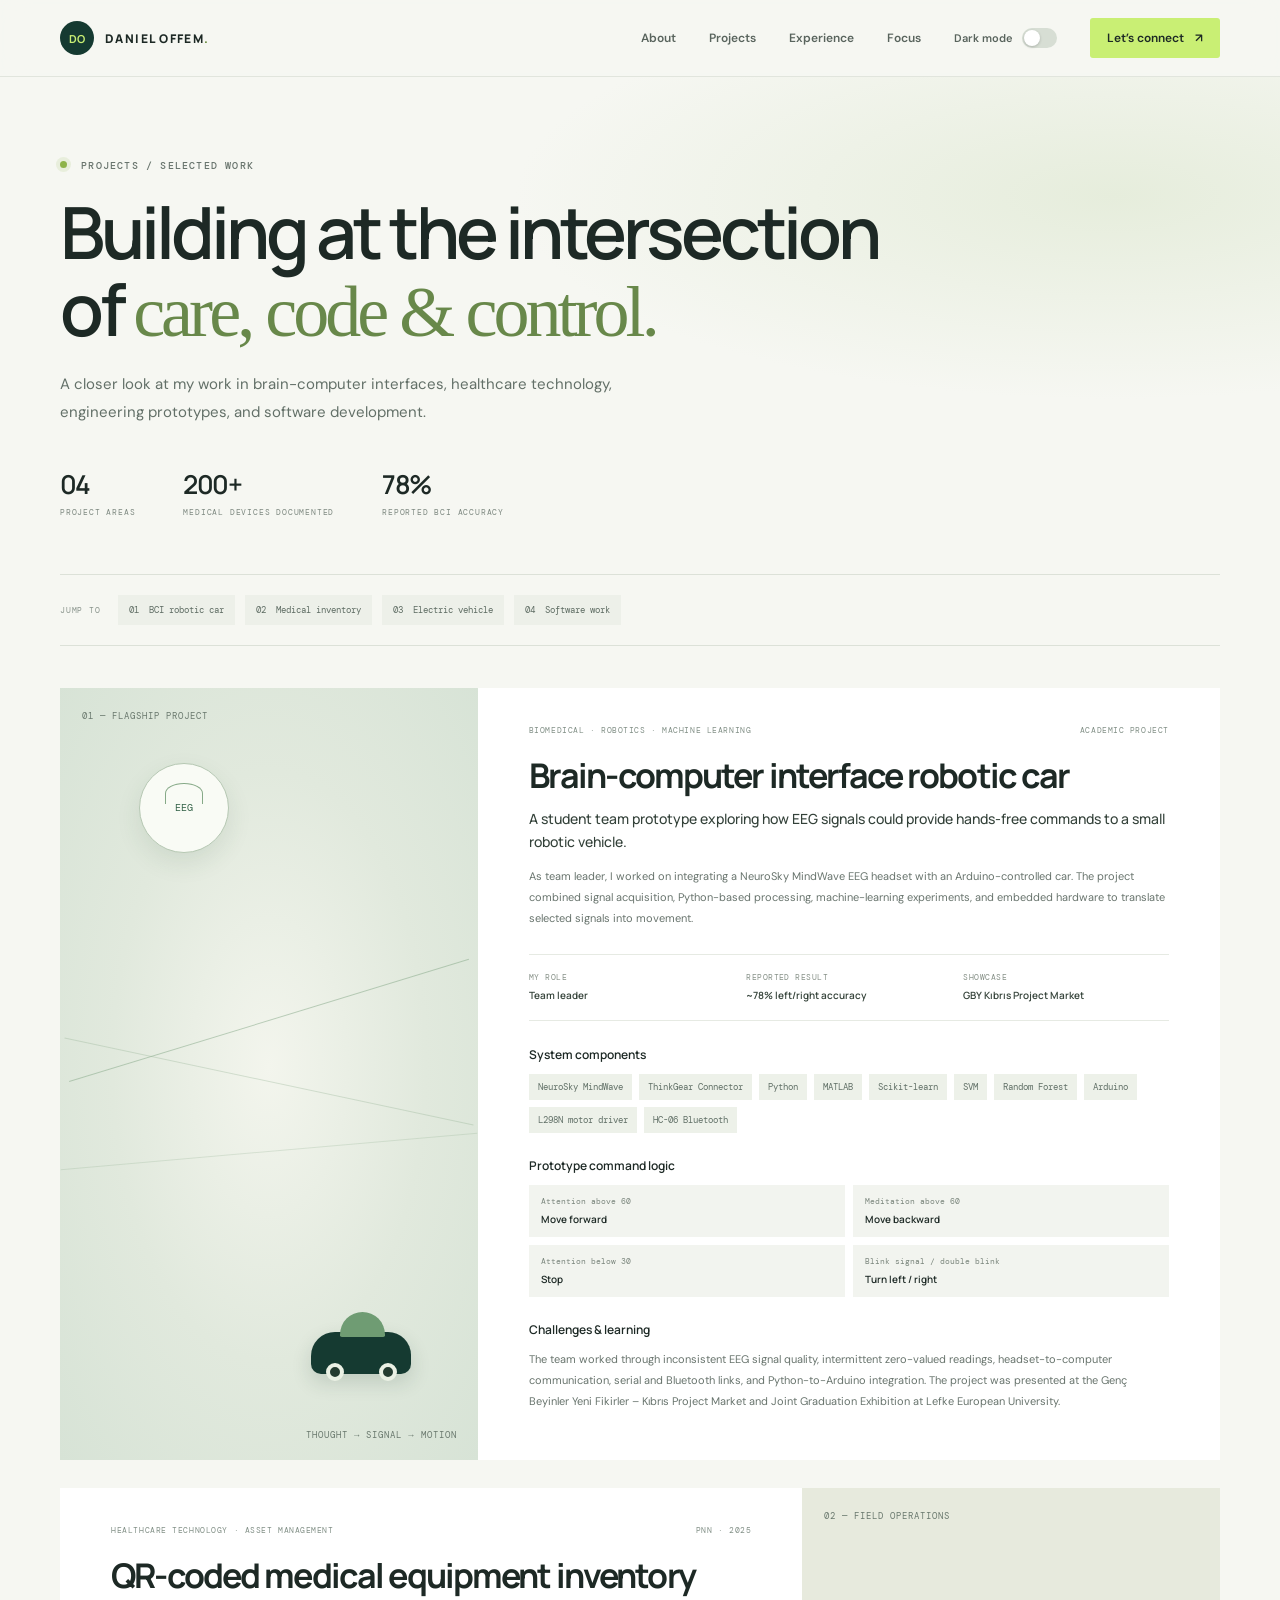
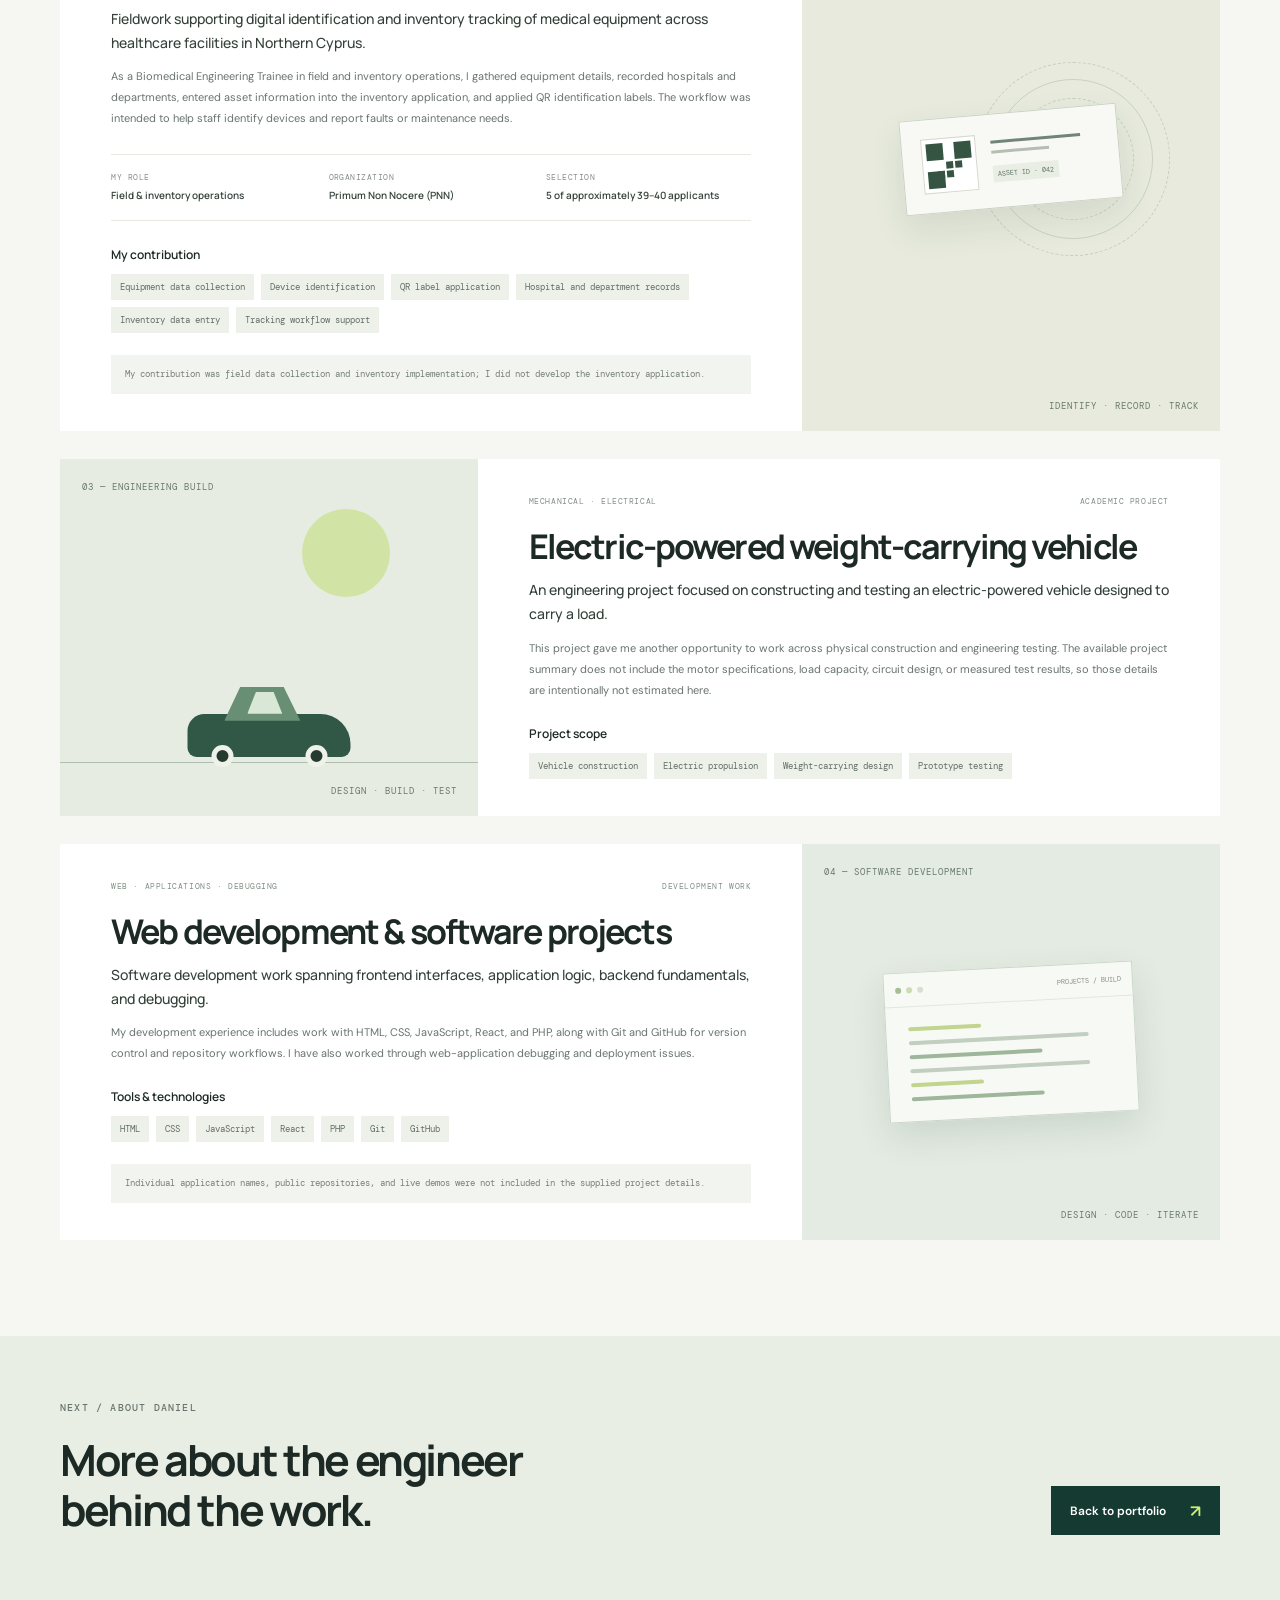
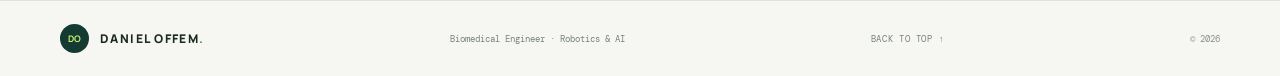
==== projects.html @ da41ec12 "My first commit" ====
<!doctype html>
<html lang="en">
  <head>
    <meta charset="utf-8" />
    <meta name="viewport" content="width=device-width, initial-scale=1" />
    <meta
      name="description"
      content="Project case studies by Daniel Offem across biomedical engineering, robotics, healthcare technology, and software."
    />
    <meta name="theme-color" content="#f6f7f2" />
    <title>Projects — Daniel Offem</title>
    <link rel="preconnect" href="https://fonts.googleapis.com" />
    <link rel="preconnect" href="https://fonts.gstatic.com" crossorigin />
    <link
      href="https://fonts.googleapis.com/css2?family=DM+Mono:wght@400;500&family=DM+Sans:wght@400;500;600;700&family=Manrope:wght@400;500;600;700;800&display=swap"
      rel="stylesheet"
    />
    <link rel="stylesheet" href="styles.css" />
    <script src="script.js" defer></script>
  </head>
  <body class="projects-page">
    <a class="skip-link" href="#main">Skip to content</a>
    <header class="site-header">
      <nav class="nav container" aria-label="Main navigation">
        <a class="brand" href="index.html#home" aria-label="Daniel Offem, home">
          <span class="brand-mark">DO</span>
          <span>DANIEL OFFEM<span class="brand-dot">.</span></span>
        </a>
        <button class="menu-toggle" type="button" aria-expanded="false" aria-controls="nav-links">
          <span class="sr-only">Toggle navigation</span>
          <span></span><span></span>
        </button>
        <div class="nav-links" id="nav-links">
          <a href="index.html#about">About</a>
          <a href="projects.html" aria-current="page">Projects</a>
          <a href="index.html#experience">Experience</a>
          <a href="index.html#focus">Focus</a>
          <button class="theme-toggle" type="button" role="switch" aria-checked="false" aria-label="Dark mode">
            <span class="theme-toggle-label">Dark mode</span>
            <span class="theme-toggle-track" aria-hidden="true"><span></span></span>
          </button>
          <a class="nav-cta" href="index.html#contact">Let’s connect <span aria-hidden="true">↗</span></a>
        </div>
      </nav>
    </header>

    <main id="main">
      <section class="projects-hero">
        <div class="container">
          <p class="eyebrow"><span class="status-dot"></span> PROJECTS / SELECTED WORK</p>
          <h1>Building at the intersection of <span>care, code &amp; control.</span></h1>
          <p class="projects-intro">
            A closer look at my work in brain-computer interfaces, healthcare technology,
            engineering prototypes, and software development.
          </p>
          <div class="projects-summary">
            <div><strong>04</strong><span>PROJECT AREAS</span></div>
            <div><strong>200+</strong><span>MEDICAL DEVICES DOCUMENTED</span></div>
            <div><strong>78%</strong><span>REPORTED BCI ACCURACY</span></div>
          </div>
        </div>
      </section>

      <nav class="project-toc container" aria-label="Projects on this page">
        <span>JUMP TO</span>
        <a href="#bci-project">01&nbsp; BCI robotic car</a>
        <a href="#inventory-project">02&nbsp; Medical inventory</a>
        <a href="#vehicle-project">03&nbsp; Electric vehicle</a>
        <a href="#software-project">04&nbsp; Software work</a>
      </nav>

      <section class="project-details-section">
        <div class="container project-detail-list">
          <article class="project-detail" id="bci-project">
            <div class="project-detail-art project-art bci-art">
              <span class="art-index">01 — FLAGSHIP PROJECT</span>
              <div class="signal-line signal-a"></div>
              <div class="signal-line signal-b"></div>
              <div class="signal-line signal-c"></div>
              <div class="bci-device"><span>EEG</span><i></i></div>
              <div class="bci-car"><span></span><span></span></div>
              <span class="art-caption">THOUGHT → SIGNAL → MOTION</span>
            </div>
            <div class="project-detail-content">
              <div class="project-meta"><span>BIOMEDICAL · ROBOTICS · MACHINE LEARNING</span><span>ACADEMIC PROJECT</span></div>
              <h2>Brain-computer interface robotic car</h2>
              <p class="project-lead">
                A student team prototype exploring how EEG signals could provide
                hands-free commands to a small robotic vehicle.
              </p>
              <p>
                As team leader, I worked on integrating a NeuroSky MindWave EEG headset
                with an Arduino-controlled car. The project combined signal acquisition,
                Python-based processing, machine-learning experiments, and embedded
                hardware to translate selected signals into movement.
              </p>
              <div class="project-facts">
                <div><span>MY ROLE</span><strong>Team leader</strong></div>
                <div><span>REPORTED RESULT</span><strong>~78% left/right accuracy</strong></div>
                <div><span>SHOWCASE</span><strong>GBY Kıbrıs Project Market</strong></div>
              </div>
              <div class="project-detail-block">
                <h3>System components</h3>
                <div class="project-tags">
                  <span>NeuroSky MindWave</span><span>ThinkGear Connector</span>
                  <span>Python</span><span>MATLAB</span><span>Scikit-learn</span>
                  <span>SVM</span><span>Random Forest</span><span>Arduino</span>
                  <span>L298N motor driver</span><span>HC-06 Bluetooth</span>
                </div>
              </div>
              <div class="project-detail-block">
                <h3>Prototype command logic</h3>
                <div class="command-grid">
                  <div><span>Attention above 60</span><strong>Move forward</strong></div>
                  <div><span>Meditation above 60</span><strong>Move backward</strong></div>
                  <div><span>Attention below 30</span><strong>Stop</strong></div>
                  <div><span>Blink signal / double blink</span><strong>Turn left / right</strong></div>
                </div>
              </div>
              <div class="project-detail-block">
                <h3>Challenges &amp; learning</h3>
                <p>
                  The team worked through inconsistent EEG signal quality, intermittent
                  zero-valued readings, headset-to-computer communication, serial and
                  Bluetooth links, and Python-to-Arduino integration. The project was
                  presented at the Genç Beyinler Yeni Fikirler – Kıbrıs Project Market
                  and Joint Graduation Exhibition at Lefke European University.
                </p>
              </div>
            </div>
          </article>

          <article class="project-detail" id="inventory-project">
            <div class="project-detail-art project-art inventory-art">
              <span class="art-index">02 — FIELD OPERATIONS</span>
              <div class="inventory-device">
                <div class="qr-code" aria-hidden="true"><i></i><i></i><i></i><b></b></div>
                <div><span class="device-line"></span><span class="device-line short"></span><span class="device-pill">ASSET ID · 042</span></div>
              </div>
              <div class="scan-ring"></div>
              <span class="art-caption">IDENTIFY · RECORD · TRACK</span>
            </div>
            <div class="project-detail-content">
              <div class="project-meta"><span>HEALTHCARE TECHNOLOGY · ASSET MANAGEMENT</span><span>PNN · 2025</span></div>
              <h2>QR-coded medical equipment inventory</h2>
              <p class="project-lead">
                Fieldwork supporting digital identification and inventory tracking of
                medical equipment across healthcare facilities in Northern Cyprus.
              </p>
              <p>
                As a Biomedical Engineering Trainee in field and inventory operations,
                I gathered equipment details, recorded hospitals and departments,
                entered asset information into the inventory application, and applied
                QR identification labels. The workflow was intended to help staff
                identify devices and report faults or maintenance needs.
              </p>
              <div class="project-facts">
                <div><span>MY ROLE</span><strong>Field &amp; inventory operations</strong></div>
                <div><span>ORGANIZATION</span><strong>Primum Non Nocere (PNN)</strong></div>
                <div><span>SELECTION</span><strong>5 of approximately 39–40 applicants</strong></div>
              </div>
              <div class="project-detail-block">
                <h3>My contribution</h3>
                <div class="project-tags">
                  <span>Equipment data collection</span><span>Device identification</span>
                  <span>QR label application</span><span>Hospital and department records</span>
                  <span>Inventory data entry</span><span>Tracking workflow support</span>
                </div>
              </div>
              <p class="project-caveat">
                My contribution was field data collection and inventory implementation;
                I did not develop the inventory application.
              </p>
            </div>
          </article>

          <article class="project-detail" id="vehicle-project">
            <div class="project-detail-art project-art vehicle-art">
              <span class="art-index">03 — ENGINEERING BUILD</span>
              <div class="vehicle-sun"></div>
              <div class="vehicle-track"></div>
              <div class="vehicle">
                <span class="vehicle-cabin"></span><span class="wheel wheel-one"></span><span class="wheel wheel-two"></span>
              </div>
              <span class="art-caption">DESIGN · BUILD · TEST</span>
            </div>
            <div class="project-detail-content">
              <div class="project-meta"><span>MECHANICAL · ELECTRICAL</span><span>ACADEMIC PROJECT</span></div>
              <h2>Electric-powered weight-carrying vehicle</h2>
              <p class="project-lead">
                An engineering project focused on constructing and testing an
                electric-powered vehicle designed to carry a load.
              </p>
              <p>
                This project gave me another opportunity to work across physical
                construction and engineering testing. The available project summary
                does not include the motor specifications, load capacity, circuit
                design, or measured test results, so those details are intentionally
                not estimated here.
              </p>
              <div class="project-detail-block">
                <h3>Project scope</h3>
                <div class="project-tags">
                  <span>Vehicle construction</span><span>Electric propulsion</span>
                  <span>Weight-carrying design</span><span>Prototype testing</span>
                </div>
              </div>
            </div>
          </article>

          <article class="project-detail" id="software-project">
            <div class="project-detail-art project-art software-art">
              <span class="art-index">04 — SOFTWARE DEVELOPMENT</span>
              <div class="code-window">
                <div class="code-window-top"><i></i><i></i><i></i><span>PROJECTS / BUILD</span></div>
                <div class="code-lines" aria-hidden="true">
                  <span class="code-line line-short"></span><span class="code-line line-long"></span>
                  <span class="code-line line-medium"></span><span class="code-line line-long"></span>
                  <span class="code-line line-short"></span><span class="code-line line-medium"></span>
                </div>
              </div>
              <span class="art-caption">DESIGN · CODE · ITERATE</span>
            </div>
            <div class="project-detail-content">
              <div class="project-meta"><span>WEB · APPLICATIONS · DEBUGGING</span><span>DEVELOPMENT WORK</span></div>
              <h2>Web development &amp; software projects</h2>
              <p class="project-lead">
                Software development work spanning frontend interfaces, application
                logic, backend fundamentals, and debugging.
              </p>
              <p>
                My development experience includes work with HTML, CSS, JavaScript,
                React, and PHP, along with Git and GitHub for version control and
                repository workflows. I have also worked through web-application
                debugging and deployment issues.
              </p>
              <div class="project-detail-block">
                <h3>Tools &amp; technologies</h3>
                <div class="project-tags">
                  <span>HTML</span><span>CSS</span><span>JavaScript</span>
                  <span>React</span><span>PHP</span><span>Git</span><span>GitHub</span>
                </div>
              </div>
              <p class="project-caveat">
                Individual application names, public repositories, and live demos were
                not included in the supplied project details.
              </p>
            </div>
          </article>
        </div>
      </section>

      <section class="project-cta">
        <div class="container project-cta-inner">
          <div>
            <p class="eyebrow">NEXT / ABOUT DANIEL</p>
            <h2>More about the engineer behind the work.</h2>
          </div>
          <a class="button button-dark" href="index.html#about">Back to portfolio <span aria-hidden="true">↗</span></a>
        </div>
      </section>
    </main>

    <footer class="site-footer">
      <div class="container footer-inner">
        <a class="brand footer-brand" href="index.html#home"><span class="brand-mark">DO</span><span>DANIEL OFFEM<span class="brand-dot">.</span></span></a>
        <span>Biomedical Engineer · Robotics &amp; AI</span>
        <a href="#main">BACK TO TOP ↑</a>
        <span class="copyright">© <span id="year">2026</span></span>
      </div>
    </footer>
  </body>
</html>
---- styles.css ----
:root {
  color-scheme: light;
  --paper: #f6f7f2;
  --paper-2: #eef0e9;
  --ink: #1d2925;
  --muted: #68736d;
  --line: #dce1d8;
  --green: #c9ef74;
  --deep-green: #153a31;
  --serif: Georgia, "Times New Roman", serif;
  --sans: "DM Sans", "Segoe UI", sans-serif;
  --display: "Manrope", "DM Sans", sans-serif;
}

* { box-sizing: border-box; }
html { scroll-behavior: smooth; scroll-padding-top: 88px; }
body { margin: 0; background: var(--paper); color: var(--ink); font-family: var(--sans); -webkit-font-smoothing: antialiased; }
a { color: inherit; text-decoration: none; }
button { font: inherit; }
.container { width: min(1160px, calc(100% - 64px)); margin: 0 auto; }
.section { padding: 112px 0; }
.sr-only, .skip-link:not(:focus) { position: absolute; width: 1px; height: 1px; padding: 0; margin: -1px; overflow: hidden; clip: rect(0, 0, 0, 0); white-space: nowrap; border: 0; }
.skip-link:focus { position: fixed; top: 12px; left: 12px; z-index: 20; padding: 12px 18px; background: var(--green); color: var(--ink); }
.site-header { position: sticky; top: 0; z-index: 10; background: rgba(246, 247, 242, .91); border-bottom: 1px solid rgba(220, 225, 216, .78); backdrop-filter: blur(14px); }
.nav { height: 76px; display: flex; align-items: center; justify-content: space-between; }
.brand { display: inline-flex; align-items: center; gap: 11px; font: 800 12px var(--display); letter-spacing: .12em; }
.brand-mark { width: 34px; height: 34px; display: grid; place-items: center; background: var(--deep-green); color: var(--green); border-radius: 50%; font: 700 11px var(--display); letter-spacing: -.04em; }
.brand-dot { color: #638735; }
.nav-links { display: flex; align-items: center; gap: 33px; color: #59645d; font-size: 12px; font-weight: 600; }
.nav-links > a:not(.nav-cta):hover, .text-link:hover { color: #668b36; }
.nav-cta { padding: 12px 17px; color: var(--ink); background: var(--green); border-radius: 3px; }
.nav-cta span { padding-left: 8px; }
.menu-toggle { display: none; }

.hero { position: relative; min-height: 662px; padding: 92px 0 24px; overflow: hidden; }
.hero-grid { display: grid; grid-template-columns: 1fr .93fr; align-items: center; gap: 54px; }
.eyebrow { margin: 0 0 21px; color: #68746d; font: 500 10px "DM Mono", monospace; letter-spacing: .12em; }
.status-dot, .pulse { display: inline-block; width: 7px; height: 7px; margin-right: 7px; border-radius: 50%; background: #8eb34a; vertical-align: 1px; box-shadow: 0 0 0 4px rgba(142, 179, 74, .13); }
h1, h2, h3, p { margin-top: 0; }
h1, h2 { font-family: var(--display); letter-spacing: -.055em; }
h1 { max-width: 650px; margin-bottom: 23px; font-size: clamp(47px, 5.6vw, 72px); line-height: 1.07; font-weight: 600; }
h1 span, h2 em { color: #68884a; font-family: var(--serif); font-weight: 400; }
.hero-lede { max-width: 505px; margin-bottom: 29px; color: #5b6860; font-size: 16px; line-height: 1.8; }
.hero-actions { display: flex; align-items: center; gap: 26px; }
.button { display: inline-flex; align-items: center; gap: 24px; min-height: 49px; padding: 0 19px; font-size: 12px; font-weight: 600; }
.button-dark { background: var(--deep-green); color: white; }
.button-dark span { color: var(--green); font-size: 17px; }
.text-link { color: #44524b; font-size: 12px; font-weight: 600; }
.text-link span { margin-left: 6px; }
.hero-meta { display: flex; flex-wrap: wrap; gap: 24px; margin-top: 54px; color: #7b847e; font: 10px "DM Mono", monospace; letter-spacing: .035em; }
.meta-line { display: inline-block; width: 18px; margin-right: 5px; border-top: 1px solid #8a9a8f; vertical-align: middle; }
.hero-visual { position: relative; height: 440px; isolation: isolate; display: grid; place-items: center; overflow: hidden; background: #e9eee4; border-radius: 48% 48% 3px 3px; }
.visual-grid { position: absolute; inset: 0; z-index: -1; opacity: .43; background-image: linear-gradient(rgba(36, 73, 58, .08) 1px, transparent 1px), linear-gradient(90deg, rgba(36, 73, 58, .08) 1px, transparent 1px); background-size: 32px 32px; mask-image: linear-gradient(to bottom, transparent, black 25%, black 70%, transparent); }
.visual-orbit { position: absolute; border: 1px solid rgba(70, 108, 81, .2); border-radius: 50%; }
.orbit-one { width: 315px; height: 315px; }
.orbit-two { width: 225px; height: 225px; border-style: dashed; animation: rotate 55s linear infinite; }
.visual-center { z-index: 1; width: 137px; height: 137px; display: grid; place-items: center; background: var(--deep-green); border-radius: 50%; box-shadow: 0 14px 44px rgba(31, 68, 51, .22); }
.visual-center svg { width: 100px; fill: none; stroke: var(--green); stroke-width: 2; stroke-linecap: round; stroke-linejoin: round; }
.visual-center svg circle { stroke: rgba(201, 239, 116, .42); }
.visual-label { position: absolute; color: #708075; font: 9px "DM Mono", monospace; letter-spacing: .12em; }
.label-top { top: 44px; left: 50%; transform: translateX(-50%); white-space: nowrap; }
.label-bottom { bottom: 28px; left: 50%; transform: translateX(-50%); white-space: nowrap; }
.pulse { width: 6px; height: 6px; margin-right: 8px; }
.visual-node { position: absolute; display: flex; align-items: center; gap: 8px; padding: 9px 11px; background: rgba(250, 251, 247, .92); border: 1px solid rgba(205, 215, 203, .85); box-shadow: 0 8px 18px rgba(38, 63, 49, .07); color: #53645a; font: 8px "DM Mono", monospace; letter-spacing: .04em; }
.node-icon { display: grid; place-items: center; min-width: 22px; height: 22px; background: #e9f2da; color: #3c6348; font: 500 12px var(--sans); }
.node-bci { top: 117px; left: 22px; }
.node-care { top: 172px; right: 12px; }
.node-code { bottom: 98px; left: 25px; }
.hero-bottom { display: flex; justify-content: space-between; margin-top: 42px; color: #89918a; font: 9px "DM Mono", monospace; letter-spacing: .1em; }
.hero-bottom a { color: #647169; }
.hero-bottom a span { padding-left: 8px; font-size: 13px; }
@keyframes rotate { to { transform: rotate(360deg); } }

.proof-strip { background: #e9eee5; border-top: 1px solid #e1e6dd; border-bottom: 1px solid #e1e6dd; }
.proof-grid { min-height: 112px; display: grid; grid-template-columns: repeat(4, 1fr); align-items: center; }
.proof-item { display: flex; align-items: center; gap: 12px; min-height: 50px; padding: 0 26px; border-right: 1px solid #d5ded2; }
.proof-item:first-child { padding-left: 0; }
.proof-item:last-child { padding-right: 0; border-right: 0; }
.proof-item strong { white-space: nowrap; font: 600 30px var(--display); letter-spacing: -.07em; }
.proof-item strong span { color: #708d55; font-size: 17px; }
.proof-item > span { max-width: 125px; color: #6a756d; font-size: 10px; line-height: 1.55; }

.two-column { display: grid; grid-template-columns: .9fr 1.1fr; gap: 100px; }
.section-intro h2, .section-heading h2, .capabilities-section h2, .contact-inner h2 { margin: 0; font-size: clamp(36px, 4vw, 51px); line-height: 1.15; font-weight: 600; }
.about-portrait { max-width: 350px; margin: 30px 0 0; }
.about-portrait img { display: block; width: 100%; height: auto; aspect-ratio: 3 / 4; object-fit: cover; object-position: center 42%; border-radius: 3px; }
.about-portrait figcaption { margin-top: 10px; color: #78827b; font: 9px "DM Mono", monospace; letter-spacing: .06em; }
.about-copy { padding-top: 35px; }
.about-copy > p { color: #657069; font-size: 14px; line-height: 1.9; }
.about-copy .large-copy { color: #283730; font: 400 21px/1.6 var(--display); letter-spacing: -.025em; }
.education-card { display: flex; align-items: center; gap: 15px; margin-top: 30px; padding: 19px; background: #edf0e9; }
.education-icon { display: grid; place-items: center; width: 39px; height: 39px; border-radius: 50%; background: var(--deep-green); color: var(--green); font-size: 18px; }
.education-card > div:nth-child(2) { display: grid; gap: 4px; }
.card-kicker { color: #77827a; font: 9px "DM Mono", monospace; letter-spacing: .09em; }
.education-card strong { font: 600 13px var(--display); }
.education-card > div > span:last-child, .education-location { color: #78827b; font-size: 10px; }
.education-location { margin-left: auto; white-space: nowrap; }

.work-section { background: #edf0e9; }
.section-heading { display: flex; justify-content: space-between; align-items: end; gap: 40px; margin-bottom: 49px; }
.section-heading h2 { max-width: 620px; }
.section-note { max-width: 280px; margin: 0 0 5px; color: #707a73; font-size: 12px; line-height: 1.8; }
.project-grid { display: grid; grid-template-columns: repeat(2, 1fr); gap: 24px; align-items: start; }
.project-card { background: var(--paper); }
.project-featured { grid-column: span 2; display: grid; grid-template-columns: 1.05fr .95fr; }
.project-art { position: relative; min-height: 225px; display: flex; overflow: hidden; align-items: center; justify-content: center; background: #dfe8db; }
.project-featured .project-art { min-height: 345px; }
.art-index, .art-caption { position: absolute; z-index: 2; color: #69786d; font: 9px "DM Mono", monospace; letter-spacing: .11em; }
.art-index { top: 22px; left: 22px; }
.art-caption { right: 21px; bottom: 19px; }
.bci-art { background: radial-gradient(ellipse at 50% 49%, #f3f5ed 0, #e1e9dd 53%, #d7e3d6 100%); }
.signal-line { position: absolute; left: 0; right: 0; height: 1px; background: #8bac8d; opacity: .55; transform: rotate(-17deg); }
.signal-a { top: 43%; }.signal-b { top: 51%; transform: rotate(12deg); opacity: .32; }.signal-c { top: 60%; transform: rotate(-5deg); opacity: .25; }
.bci-device { position: absolute; top: 75px; left: 19%; z-index: 1; width: 90px; height: 90px; display: grid; place-items: center; color: #356349; background: #f9fbf5; border: 1px solid #b6c8b3; border-radius: 50%; font: 10px "DM Mono", monospace; box-shadow: 0 10px 24px rgba(42, 75, 53, .1); }
.bci-device i { position: absolute; top: 19px; width: 38px; height: 21px; border: 1px solid #86a987; border-bottom: 0; border-radius: 50% 50% 0 0; }
.bci-car { position: absolute; right: 16%; bottom: 86px; width: 100px; height: 42px; border-radius: 24px 23px 10px 10px; background: var(--deep-green); box-shadow: 0 8px 20px rgba(25, 55, 42, .16); }
.bci-car:before { content: ""; position: absolute; left: 29px; top: -20px; width: 45px; height: 25px; border-radius: 25px 25px 2px 2px; background: #6f9c73; }
.bci-car span { position: absolute; bottom: -7px; left: 15px; width: 18px; height: 18px; border: 4px solid #eaf0e4; background: #243b30; border-radius: 50%; }
.bci-car span + span { left: 68px; }
.inventory-art { background: #e7eadd; }
.inventory-device { z-index: 1; width: 218px; padding: 19px; display: flex; gap: 15px; align-items: center; background: #f8f9f4; border: 1px solid #c9d2c4; box-shadow: 0 15px 34px rgba(42, 71, 48, .1); transform: rotate(-5deg); }
.qr-code { width: 55px; height: 55px; flex: 0 0 auto; display: grid; grid-template-columns: repeat(5, 1fr); grid-template-rows: repeat(5, 1fr); gap: 2px; background: white; padding: 4px; border: 1px solid #d4dacf; }
.qr-code i, .qr-code b { display: block; background: #355542; }
.qr-code i:nth-child(1) { grid-area: 1 / 1 / 3 / 3; outline: 2px solid #355542; outline-offset: -4px; }.qr-code i:nth-child(2) { grid-area: 1 / 4 / 3 / 6; outline: 2px solid #355542; outline-offset: -4px; }.qr-code i:nth-child(3) { grid-area: 4 / 1 / 6 / 3; outline: 2px solid #355542; outline-offset: -4px; }.qr-code b { grid-area: 3 / 3; box-shadow: 9px 0 #355542, 0 9px #355542, -9px 9px #355542; }
.device-line { display: block; width: 90px; margin-bottom: 7px; border-top: 3px solid #718477; }
.device-line.short { width: 58px; border-color: #b4beb2; }
.device-pill { display: inline-block; margin-top: 5px; padding: 4px 5px; background: #e9eee5; color: #637368; font: 7px "DM Mono", monospace; }
.scan-ring { position: absolute; right: 16%; width: 160px; height: 160px; border: 1px solid rgba(93, 128, 90, .22); border-radius: 50%; }
.scan-ring:before, .scan-ring:after { content: ""; position: absolute; inset: 18px; border: 1px dashed rgba(93, 128, 90, .25); border-radius: 50%; }
.scan-ring:after { inset: -18px; }
.vehicle-art { background: #e6ece2; }
.vehicle-sun { position: absolute; top: 50px; right: 21%; width: 88px; height: 88px; border-radius: 50%; background: #d1e4a5; }
.vehicle-track { position: absolute; right: 0; bottom: 53px; left: 0; border-top: 1px solid #aebdae; }
.vehicle { position: absolute; z-index: 1; left: 50%; bottom: 59px; width: 163px; height: 43px; border-radius: 17px 30px 9px 9px; background: #315746; transform: translateX(-50%); }
.vehicle:before { content: ""; position: absolute; left: 37px; top: -27px; width: 76px; height: 34px; background: #688f74; clip-path: polygon(21% 0, 78% 0, 100% 100%, 0 100%); }
.vehicle-cabin { position: absolute; z-index: 1; left: 60px; top: -22px; width: 35px; height: 22px; background: #d9e7d6; clip-path: polygon(25% 0, 75% 0, 100% 100%, 0 100%); }
.wheel { position: absolute; bottom: -10px; left: 24px; width: 22px; height: 22px; border: 5px solid #eff2e9; border-radius: 50%; background: #263b30; }
.wheel-two { left: auto; right: 23px; }
.project-content { padding: 24px 25px 22px; }
.project-featured .project-content { padding: 37px 36px 29px; }
.project-meta { display: flex; justify-content: space-between; gap: 10px; color: #829087; font: 8px "DM Mono", monospace; letter-spacing: .07em; }
.project-content h3 { margin: 16px 0 11px; font: 600 19px/1.3 var(--display); letter-spacing: -.035em; }
.project-featured .project-content h3 { max-width: 370px; font-size: 26px; }
.project-content > p { min-height: 66px; margin-bottom: 17px; color: #69756e; font-size: 11px; line-height: 1.8; }
.project-featured .project-content > p { max-width: 410px; font-size: 12px; }
.project-tags, .experience-chips, .skill-tags, .focus-tags { display: flex; flex-wrap: wrap; gap: 7px; }
.project-tags span, .experience-chips span, .skill-tags span, .focus-tags span { padding: 7px 9px; background: #eef1e9; color: #617067; font: 9px "DM Mono", monospace; }
.project-foot { display: flex; justify-content: space-between; margin-top: 23px; padding-top: 13px; border-top: 1px solid #e5e9e1; color: #728078; font-size: 9px; }
.project-foot span + span { color: #52743e; font-size: 15px; }

.experience-section { background: var(--paper); }
.timeline { margin-top: 55px; }
.timeline-item { display: grid; grid-template-columns: 130px 30px 1fr; gap: 22px; padding-bottom: 34px; }
.timeline-date { padding-top: 4px; color: #819087; font: 9px "DM Mono", monospace; letter-spacing: .04em; }
.timeline-marker { position: relative; display: flex; justify-content: center; }
.timeline-marker:before { position: absolute; top: 0; bottom: -34px; width: 1px; content: ""; background: #dce3d8; }
.timeline-item:last-child .timeline-marker:before { display: none; }
.timeline-marker span { position: relative; z-index: 1; width: 9px; height: 9px; margin-top: 2px; border: 2px solid #749350; border-radius: 50%; background: var(--paper); }
.timeline-body { padding-bottom: 29px; border-bottom: 1px solid #e3e7df; }
.timeline-item:last-child .timeline-body { border: 0; }
.timeline-title { display: flex; justify-content: space-between; align-items: start; gap: 20px; }
.timeline-title h3 { margin: 0 0 5px; font: 600 16px var(--display); letter-spacing: -.025em; }
.timeline-title div > span { color: #77827b; font-size: 11px; }
.timeline-type { padding-top: 4px; color: #77877b; font: 8px "DM Mono", monospace; letter-spacing: .07em; white-space: nowrap; }
.timeline-body > p { max-width: 740px; margin: 15px 0; color: #68736d; font-size: 11px; line-height: 1.8; }
.experience-chips span { padding: 6px 8px; }

.capabilities-section { background: #e9eee5; }
.capability-grid { display: grid; grid-template-columns: .85fr 1.15fr; gap: 105px; }
.capabilities-section h2 { font-size: clamp(34px, 3.8vw, 47px); }
.capability-intro { max-width: 310px; margin-top: 21px; color: #6d786f; font-size: 12px; line-height: 1.85; }
.capability { display: grid; grid-template-columns: 38px 1fr; gap: 16px; padding: 23px 0; border-bottom: 1px solid #d5ded4; }
.capability:first-child { padding-top: 0; }
.capability-number { padding-top: 4px; color: #829085; font: 9px "DM Mono", monospace; }
.capability h3 { margin: 0 0 9px; font: 600 15px var(--display); }
.capability p { max-width: 520px; margin-bottom: 12px; color: #6b776f; font-size: 10px; line-height: 1.8; }
.skill-tags { gap: 6px; }
.skill-tags span { background: rgba(255,255,255,.55); }
.capability-note { margin: 15px 0 0 54px; color: #7a857e; font-size: 9px; line-height: 1.6; }

.focus-section { padding: 95px 0; background: var(--deep-green); color: #f4f6ed; }
.focus-inner { max-width: 920px; text-align: center; }
.focus-section .eyebrow { color: #afc0b2; }
.focus-section h2 { margin: 0 auto 20px; font-size: clamp(37px, 5vw, 57px); line-height: 1.2; font-weight: 500; }
.focus-section h2 em { color: var(--green); }
.focus-section > .container > p:not(.eyebrow) { max-width: 590px; margin: 0 auto 25px; color: #c0cdc1; font-size: 12px; line-height: 1.8; }
.focus-tags { justify-content: center; gap: 9px; }
.focus-tags span { background: rgba(255,255,255,.08); color: #d9e1d7; border: 1px solid rgba(255,255,255,.12); }

.contact-section { padding: 95px 0; }
.contact-inner { display: grid; grid-template-columns: 1.1fr .9fr; gap: 110px; align-items: end; }
.contact-inner h2 { max-width: 610px; }
.contact-copy { padding-bottom: 5px; }
.contact-copy > p:first-child { color: #66726a; font-size: 13px; line-height: 1.9; }
.contact-copy .contact-note { margin: 0; padding: 12px 14px; background: #edf0e9; color: #748077; font: 10px/1.6 "DM Mono", monospace; }
.site-footer { padding: 23px 0; border-top: 1px solid #e0e5dc; }
.footer-inner { display: flex; align-items: center; justify-content: space-between; gap: 20px; color: #77827a; font: 9px "DM Mono", monospace; }
.footer-brand { color: var(--ink); font-family: var(--display); }
.footer-brand .brand-mark { width: 29px; height: 29px; font-size: 9px; }
.footer-inner > a:last-of-type { letter-spacing: .07em; }
.copyright { color: #8a938c; }

@media (max-width: 900px) {
  .container { width: min(100% - 44px, 720px); }
  .section { padding: 85px 0; }
  .hero { padding-top: 72px; }
  .hero-grid { grid-template-columns: 1fr .8fr; gap: 24px; }
  .hero-visual { height: 380px; }
  .visual-node { font-size: 7px; }
  .node-bci { left: 5px; }.node-care { right: 4px; }.node-code { left: 8px; }
  .proof-item { padding: 0 12px; gap: 8px; }
  .proof-item strong { font-size: 25px; }
  .two-column, .capability-grid { gap: 55px; }
  .project-featured { grid-template-columns: 1fr 1fr; }
  .project-featured .project-art { min-height: 360px; }
  .project-featured .project-content { padding: 25px; }
  .contact-inner { gap: 55px; }
}
@media (max-width: 680px) {
  .container { width: calc(100% - 38px); }
  .section { padding: 70px 0; }
  .nav { height: 66px; }
  .menu-toggle { display: grid; gap: 5px; padding: 10px; background: none; border: 0; }
  .menu-toggle span:not(.sr-only) { width: 22px; height: 1px; background: var(--ink); }
  .nav-links { position: absolute; top: 65px; right: 0; left: 0; display: none; align-items: stretch; gap: 0; padding: 8px 20px 17px; background: var(--paper); border-bottom: 1px solid var(--line); }
  .nav-links.is-open { display: flex; flex-direction: column; }
  .nav-links > a { padding: 13px 0; }
  .nav-links .nav-cta { margin-top: 6px; padding: 12px; text-align: center; }
  .hero { min-height: unset; padding: 60px 0 20px; }
  .hero-grid { grid-template-columns: 1fr; gap: 42px; }
  .eyebrow { font-size: 9px; }
  h1 { max-width: 540px; font-size: clamp(43px, 12vw, 61px); }
  .hero-lede { max-width: 470px; font-size: 14px; }
  .hero-meta { gap: 13px; margin-top: 35px; font-size: 9px; }
  .hero-visual { width: 100%; max-width: 420px; height: 360px; justify-self: center; }
  .hero-bottom { gap: 15px; margin-top: 25px; font-size: 7px; }
  .hero-bottom > span { max-width: 240px; line-height: 1.7; }
  .proof-grid { grid-template-columns: 1fr 1fr; padding: 10px 0; }
  .proof-item { min-height: 73px; padding: 8px 11px; border-right: 0; }
  .proof-item:nth-child(odd) { border-right: 1px solid #d5ded2; }
  .proof-item:nth-child(-n+2) { border-bottom: 1px solid #d5ded2; }
  .proof-item:first-child { padding-left: 11px; }
  .proof-item:last-child { padding-right: 11px; }
  .proof-item > span { max-width: 120px; font-size: 9px; }
  .proof-item strong { font-size: 28px; }
  .two-column, .capability-grid, .contact-inner { grid-template-columns: 1fr; gap: 26px; }
  .about-copy { padding-top: 0; }
  .section-intro h2, .section-heading h2, .capabilities-section h2, .contact-inner h2 { font-size: 37px; }
  .education-card { flex-wrap: wrap; }
  .education-location { display: none; }
  .section-heading { display: block; margin-bottom: 32px; }
  .section-note { margin-top: 15px; }
  .project-grid { grid-template-columns: 1fr; gap: 17px; }
  .project-featured { grid-column: auto; display: block; }
  .project-featured .project-art { min-height: 270px; }
  .project-art { min-height: 220px; }
  .project-featured .project-content, .project-content { padding: 22px; }
  .project-featured .project-content h3 { font-size: 22px; }
  .project-content > p { min-height: unset; }
  .timeline { margin-top: 38px; }
  .timeline-item { grid-template-columns: 1fr 20px; gap: 10px; padding-bottom: 22px; }
  .timeline-date { grid-column: 1; grid-row: 1; }
  .timeline-marker { grid-column: 2; grid-row: 1 / span 2; }
  .timeline-body { grid-column: 1; grid-row: 2; padding-bottom: 22px; }
  .timeline-title { display: block; }
  .timeline-type { display: inline-block; margin-top: 10px; }
  .capability-grid { gap: 35px; }
  .capability-note { margin-left: 0; }
  .focus-section { padding: 76px 0; }
  .focus-section h2 { font-size: 39px; }
  .contact-inner { gap: 25px; }
  .footer-inner { flex-wrap: wrap; justify-content: space-between; }
  .footer-inner > span:nth-child(2) { display: none; }
}
@media (prefers-reduced-motion: reduce) {
  *, *::before, *::after { scroll-behavior: auto !important; animation-duration: .01ms !important; animation-iteration-count: 1 !important; transition-duration: .01ms !important; }
}

.all-projects-link { display: flex; justify-content: center; margin-top: 35px; }
.project-foot:hover { color: #52743e; }

.projects-hero { padding: 82px 0 57px; background: radial-gradient(ellipse at 87% 24%, #e6eddc 0, transparent 38%), var(--paper); }
.projects-hero h1 { max-width: 860px; margin-bottom: 20px; font-size: clamp(47px, 6vw, 72px); }
.projects-hero h1 span { color: #68884a; font-family: var(--serif); font-weight: 400; }
.projects-intro { max-width: 630px; margin-bottom: 39px; color: #637068; font-size: 15px; line-height: 1.85; }
.projects-summary { display: flex; gap: 48px; }
.projects-summary div { display: grid; gap: 5px; }
.projects-summary strong { font: 600 26px var(--display); letter-spacing: -.06em; }
.projects-summary span { color: #7e8981; font: 8px "DM Mono", monospace; letter-spacing: .1em; }
.project-toc { display: flex; align-items: center; gap: 10px; padding-top: 20px; padding-bottom: 20px; border-top: 1px solid var(--line); border-bottom: 1px solid var(--line); }
.project-toc > span { margin-right: 7px; color: #88938b; font: 8px "DM Mono", monospace; letter-spacing: .1em; }
.project-toc a { padding: 9px 11px; background: #edf0e9; color: #5e6c63; font: 9px "DM Mono", monospace; }
.project-toc a:hover { background: var(--green); color: var(--ink); }
.project-details-section { padding: 42px 0 96px; }
.project-detail-list { display: grid; gap: 28px; }
.project-detail { display: grid; grid-template-columns: .72fr 1.28fr; align-items: stretch; background: #fff; scroll-margin-top: 100px; }
.project-detail:nth-child(even) { grid-template-columns: 1.28fr .72fr; }
.project-detail:nth-child(even) .project-detail-art { order: 2; }
.project-detail-art { min-height: 100%; }
.project-detail-content { padding: 37px clamp(25px, 4vw, 52px); }
.project-detail-content h2 { margin: 20px 0 12px; font-size: clamp(25px, 3vw, 34px); line-height: 1.18; }
.project-detail-content > p { color: #68746d; font-size: 11px; line-height: 1.9; }
.project-detail-content > .project-lead { margin-bottom: 12px; color: #334139; font: 500 14px/1.7 var(--display); }
.project-facts { display: grid; grid-template-columns: repeat(3, 1fr); gap: 12px; margin: 25px 0; padding: 17px 0; border-top: 1px solid #e6eae3; border-bottom: 1px solid #e6eae3; }
.project-facts div { display: grid; align-content: start; gap: 6px; padding-right: 10px; }
.project-facts span { color: #879188; font: 8px "DM Mono", monospace; letter-spacing: .06em; }
.project-facts strong { color: #36443b; font: 600 10px/1.5 var(--display); }
.project-detail-block { margin-top: 24px; }
.project-detail-block h3 { margin-bottom: 11px; font: 600 12px var(--display); }
.project-detail-block > p { color: #68746d; font-size: 11px; line-height: 1.9; }
.project-detail .project-tags span { background: #edf1e9; }
.command-grid { display: grid; grid-template-columns: repeat(2, 1fr); gap: 8px; }
.command-grid div { display: grid; gap: 6px; padding: 11px 12px; background: #f2f4ef; }
.command-grid span { color: #7b867d; font: 8px "DM Mono", monospace; }
.command-grid strong { font: 600 10px var(--display); }
.project-detail-content > .project-caveat { margin: 22px 0 0; padding: 12px 14px; background: #f2f4ef; color: #768178; font: 9px/1.7 "DM Mono", monospace; }
.software-art { background: #e4ebe2; }
.code-window { z-index: 1; width: min(250px, 75%); background: #f7f9f4; border: 1px solid #cbd6c8; box-shadow: 0 14px 35px rgba(37, 69, 48, .12); transform: rotate(-3deg); }
.code-window-top { height: 34px; display: flex; align-items: center; gap: 5px; padding: 0 11px; border-bottom: 1px solid #e2e8de; }
.code-window-top i { width: 6px; height: 6px; border-radius: 50%; background: #a7be91; }
.code-window-top i:nth-child(2) { background: #cfdbb6; }
.code-window-top i:nth-child(3) { background: #d7dfd0; }
.code-window-top span { margin-left: auto; color: #829087; font: 7px "DM Mono", monospace; }
.code-lines { display: grid; gap: 10px; padding: 20px 22px; }
.code-line { display: block; height: 4px; background: #9eb69a; border-radius: 5px; }
.line-short { width: 36%; background: #c1d58f; }
.line-medium { width: 65%; }
.line-long { width: 88%; background: #c2cec0; }
.project-cta { padding: 65px 0; background: #e9eee5; }
.project-cta-inner { display: flex; align-items: end; justify-content: space-between; gap: 35px; }
.project-cta h2 { max-width: 510px; margin: 0; font-size: clamp(29px, 4vw, 43px); line-height: 1.16; }

@media (max-width: 900px) {
  .project-detail, .project-detail:nth-child(even) { grid-template-columns: .75fr 1.25fr; }
  .project-detail:nth-child(even) .project-detail-art { order: 0; }
  .project-detail-content { padding: 29px 24px; }
  .project-facts { grid-template-columns: 1fr; gap: 10px; }
  .project-facts div { padding: 0; }
}
@media (max-width: 680px) {
  .all-projects-link { margin-top: 26px; }
  .projects-hero { padding: 57px 0 43px; }
  .projects-hero h1 { font-size: clamp(42px, 11vw, 58px); }
  .projects-intro { font-size: 13px; }
  .projects-summary { gap: 22px; }
  .projects-summary strong { font-size: 22px; }
  .projects-summary span { max-width: 85px; font-size: 7px; line-height: 1.5; }
  .project-toc { flex-wrap: wrap; gap: 7px; }
  .project-toc > span { width: 100%; }
  .project-toc a { font-size: 8px; }
  .project-details-section { padding: 25px 0 68px; }
  .project-detail, .project-detail:nth-child(even) { grid-template-columns: 1fr; }
  .project-detail:nth-child(even) .project-detail-art { order: 0; }
  .project-detail-art { min-height: 225px; height: 225px; }
  .project-detail-content { padding: 24px 20px; }
  .project-detail-content h2 { font-size: 26px; }
  .project-facts { grid-template-columns: repeat(2, 1fr); }
  .command-grid { grid-template-columns: 1fr 1fr; }
  .project-cta { padding: 52px 0; }
  .project-cta-inner { align-items: start; flex-direction: column; }
}

.theme-toggle { display: inline-flex; align-items: center; gap: 9px; padding: 6px 0; border: 0; background: transparent; color: inherit; font: 600 11px var(--sans); white-space: nowrap; cursor: pointer; }
.theme-toggle-track { width: 35px; height: 20px; display: inline-flex; align-items: center; padding: 2px; border-radius: 999px; background: #d7ded4; transition: background-color .2s ease; }
.theme-toggle-track > span { width: 16px; height: 16px; border-radius: 50%; background: #fff; box-shadow: 0 1px 3px rgba(0,0,0,.2); transition: transform .2s ease; }
.theme-toggle[aria-checked="true"] .theme-toggle-track { background: #809d56; }
.theme-toggle[aria-checked="true"] .theme-toggle-track > span { transform: translateX(15px); }
.theme-toggle:focus-visible { outline: 2px solid #76964e; outline-offset: 4px; border-radius: 3px; }

html[data-theme="dark"] {
  color-scheme: dark;
  --paper: #121914;
  --paper-2: #1d2821;
  --ink: #edf2eb;
  --muted: #a7b3aa;
  --line: #344239;
}
html[data-theme="dark"] body { background: var(--paper); color: var(--ink); }
html[data-theme="dark"] .site-header { background: rgba(18, 25, 20, .94); border-bottom-color: rgba(61, 76, 65, .8); }
html[data-theme="dark"] .nav-links { color: #d0d9d1; }
html[data-theme="dark"] .nav-links > a:not(.nav-cta):hover,
html[data-theme="dark"] .text-link:hover { color: var(--green); }
html[data-theme="dark"] .nav-cta { color: #17231b; }
html[data-theme="dark"] .theme-toggle-track { background: #4a574d; }
html[data-theme="dark"] .theme-toggle[aria-checked="true"] .theme-toggle-track { background: #829e59; }
html[data-theme="dark"] .eyebrow,
html[data-theme="dark"] .hero-meta,
html[data-theme="dark"] .visual-label,
html[data-theme="dark"] .hero-bottom,
html[data-theme="dark"] .hero-bottom a,
html[data-theme="dark"] .section-note,
html[data-theme="dark"] .timeline-date,
html[data-theme="dark"] .timeline-type,
html[data-theme="dark"] .capability-number,
html[data-theme="dark"] .about-portrait figcaption,
html[data-theme="dark"] .copyright { color: #a1afa4; }
html[data-theme="dark"] h1 span,
html[data-theme="dark"] h2 em,
html[data-theme="dark"] .projects-hero h1 span { color: #b7d98a; }
html[data-theme="dark"] .hero-lede,
html[data-theme="dark"] .about-copy > p,
html[data-theme="dark"] .capability-intro,
html[data-theme="dark"] .contact-copy > p:first-child { color: #b3beb5; }
html[data-theme="dark"] .text-link { color: #d3ddd4; }
html[data-theme="dark"] .meta-line { border-color: #839287; }
html[data-theme="dark"] .hero-visual { background: #1e2a22; }
html[data-theme="dark"] .visual-orbit { border-color: rgba(172, 202, 154, .22); }
html[data-theme="dark"] .visual-grid { background-image: linear-gradient(rgba(185, 210, 178, .08) 1px, transparent 1px), linear-gradient(90deg, rgba(185, 210, 178, .08) 1px, transparent 1px); }
html[data-theme="dark"] .visual-node { background: rgba(29, 40, 33, .95); border-color: #46564a; color: #d0dbd1; }
html[data-theme="dark"] .node-icon { background: #344535; color: #d2e8b3; }
html[data-theme="dark"] .proof-strip,
html[data-theme="dark"] .work-section,
html[data-theme="dark"] .capabilities-section,
html[data-theme="dark"] .project-cta { background: #1b251e; border-color: #344239; }
html[data-theme="dark"] .proof-item { border-color: #38463c; }
html[data-theme="dark"] .proof-item > span,
html[data-theme="dark"] .education-card > div > span:last-child,
html[data-theme="dark"] .education-location { color: #acb8ae; }
html[data-theme="dark"] .education-card { background: #202c24; }
html[data-theme="dark"] .card-kicker { color: #a7b4a9; }
html[data-theme="dark"] .project-card,
html[data-theme="dark"] .project-detail { background: #1b251e; }
html[data-theme="dark"] .project-art,
html[data-theme="dark"] .bci-art,
html[data-theme="dark"] .inventory-art,
html[data-theme="dark"] .vehicle-art,
html[data-theme="dark"] .software-art { background: #243229; }
html[data-theme="dark"] .bci-art { background: radial-gradient(ellipse at 50% 49%, #344338 0, #26352b 55%, #202c24 100%); }
html[data-theme="dark"] .art-index,
html[data-theme="dark"] .art-caption { color: #bdcbbf; }
html[data-theme="dark"] .signal-line { background: #a9c29f; }
html[data-theme="dark"] .vehicle-sun { background: #758b56; }
html[data-theme="dark"] .project-content > p,
html[data-theme="dark"] .project-detail-content > p,
html[data-theme="dark"] .project-detail-block > p { color: #b2beb4; }
html[data-theme="dark"] .project-meta,
html[data-theme="dark"] .project-foot { color: #a8b5aa; }
html[data-theme="dark"] .project-foot { border-color: #38463c; }
html[data-theme="dark"] .project-foot span + span { color: #c1e18f; }
html[data-theme="dark"] .project-tags span,
html[data-theme="dark"] .experience-chips span,
html[data-theme="dark"] .skill-tags span { background: #29372d; color: #d0dbd1; }
html[data-theme="dark"] .timeline-marker:before,
html[data-theme="dark"] .timeline-body { border-color: #344239; }
html[data-theme="dark"] .timeline-marker:before { background: #344239; }
html[data-theme="dark"] .timeline-marker span { background: var(--paper); }
html[data-theme="dark"] .capability { border-color: #344239; }
html[data-theme="dark"] .capability p,
html[data-theme="dark"] .capability-note { color: #aab7ad; }
html[data-theme="dark"] .focus-section { background: #0c2118; }
html[data-theme="dark"] .contact-copy .contact-note { background: #202c24; color: #b5c0b6; }
html[data-theme="dark"] .site-footer { border-color: #344239; }
html[data-theme="dark"] .footer-inner { color: #a7b3aa; }
html[data-theme="dark"] .projects-hero { background: radial-gradient(ellipse at 87% 24%, #25352a 0, transparent 38%), var(--paper); }
html[data-theme="dark"] .projects-intro { color: #b4c0b6; }
html[data-theme="dark"] .projects-summary span,
html[data-theme="dark"] .project-toc > span { color: #a7b3aa; }
html[data-theme="dark"] .project-toc a { background: #202c24; color: #d0dbd1; }
html[data-theme="dark"] .project-toc a:hover { background: var(--green); color: #17231b; }
html[data-theme="dark"] .project-detail-content > .project-lead { color: #e0e8df; }
html[data-theme="dark"] .project-facts { border-color: #39473d; }
html[data-theme="dark"] .project-facts span { color: #a7b3aa; }
html[data-theme="dark"] .project-facts strong { color: #e1e9e1; }
html[data-theme="dark"] .project-detail .project-tags span { background: #29372d; }
html[data-theme="dark"] .command-grid div,
html[data-theme="dark"] .project-detail-content > .project-caveat { background: #253229; }
html[data-theme="dark"] .command-grid span,
html[data-theme="dark"] .project-detail-content > .project-caveat { color: #b1bdb3; }
html[data-theme="dark"] .code-window { background: #1a251e; border-color: #405144; }
html[data-theme="dark"] .code-window-top { border-color: #35443a; }
html[data-theme="dark"] .code-window-top span { color: #b4c0b6; }
html[data-theme="dark"] .code-line { background: #6d9472; }
html[data-theme="dark"] .line-short { background: #a6c87b; }
html[data-theme="dark"] .line-long { background: #516455; }
html[data-theme="dark"] .project-cta h2 { color: var(--ink); }
html[data-theme="dark"] .skip-link:focus { color: #17231b; }

@media (max-width: 900px) {
  .nav-links { gap: 17px; }
}
@media (max-width: 680px) {
  .nav-links { gap: 0; }
  .nav-links .theme-toggle { padding: 13px 0; }
}
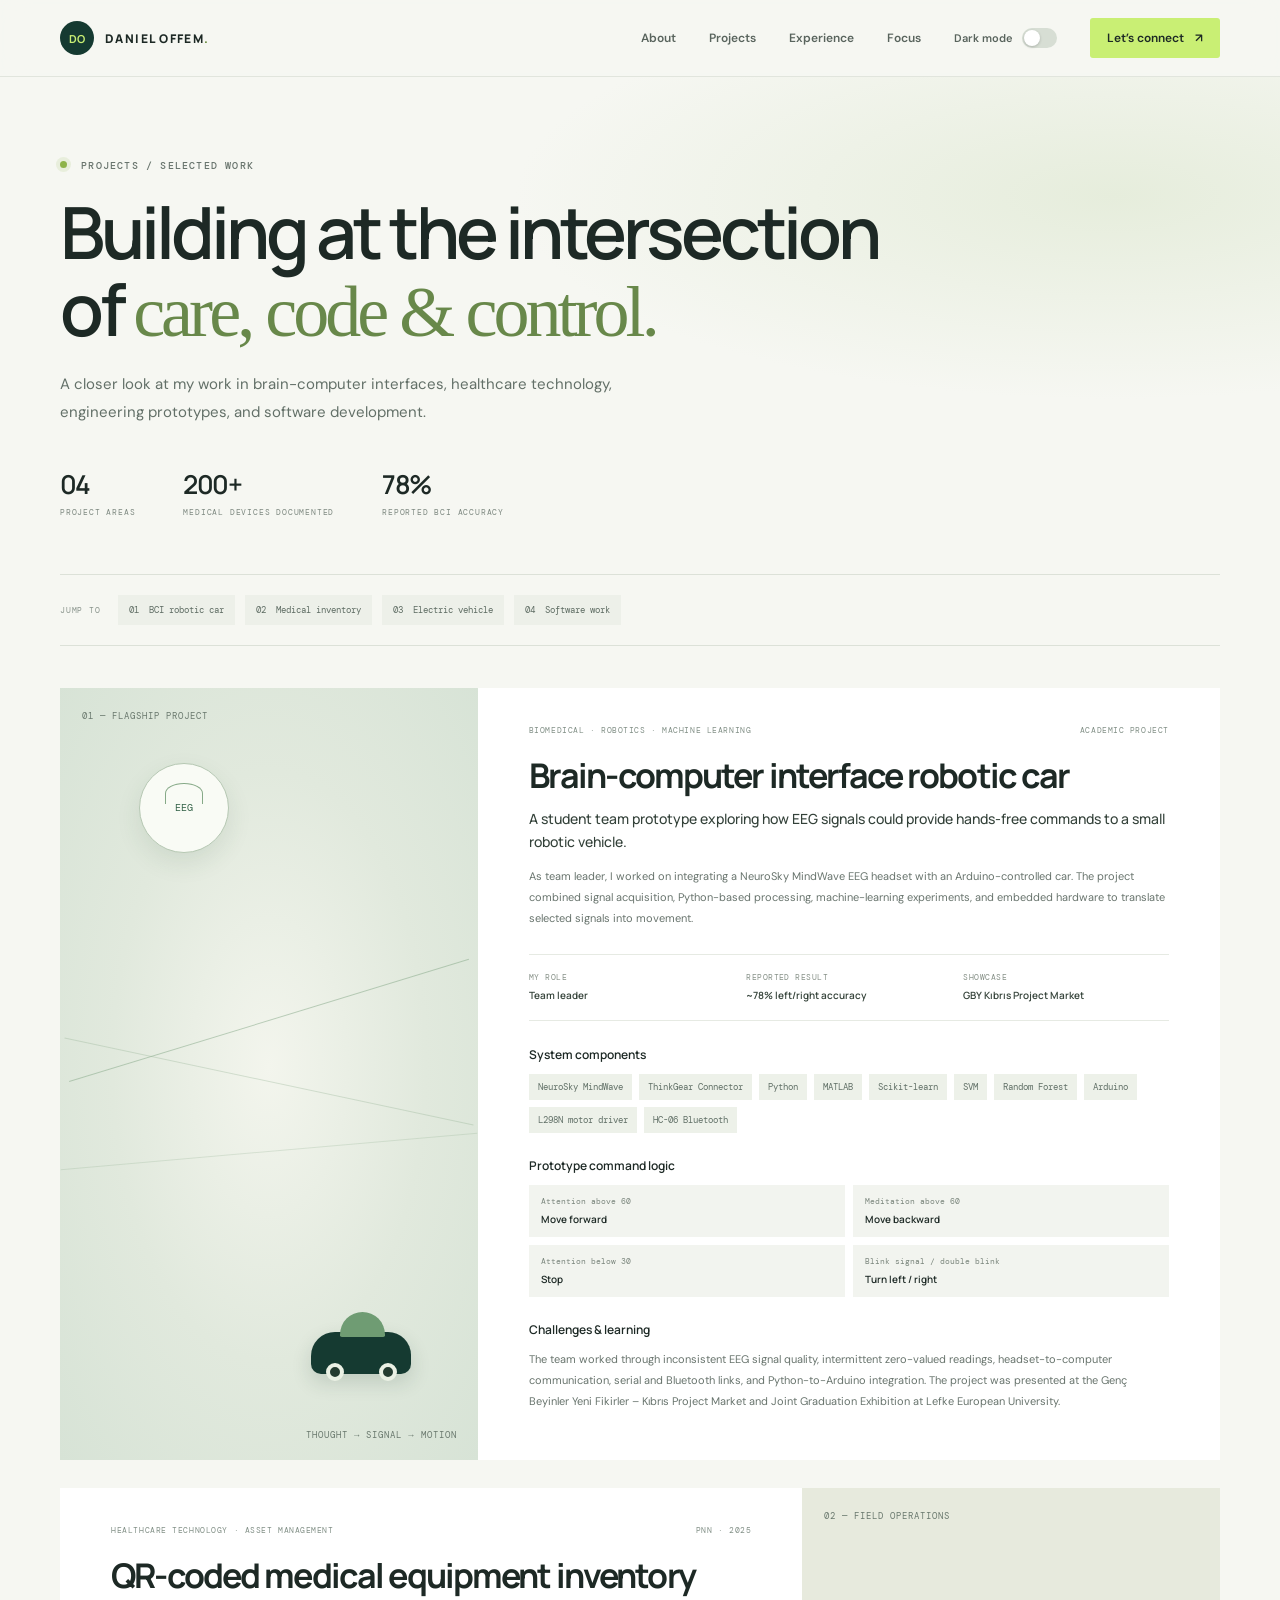
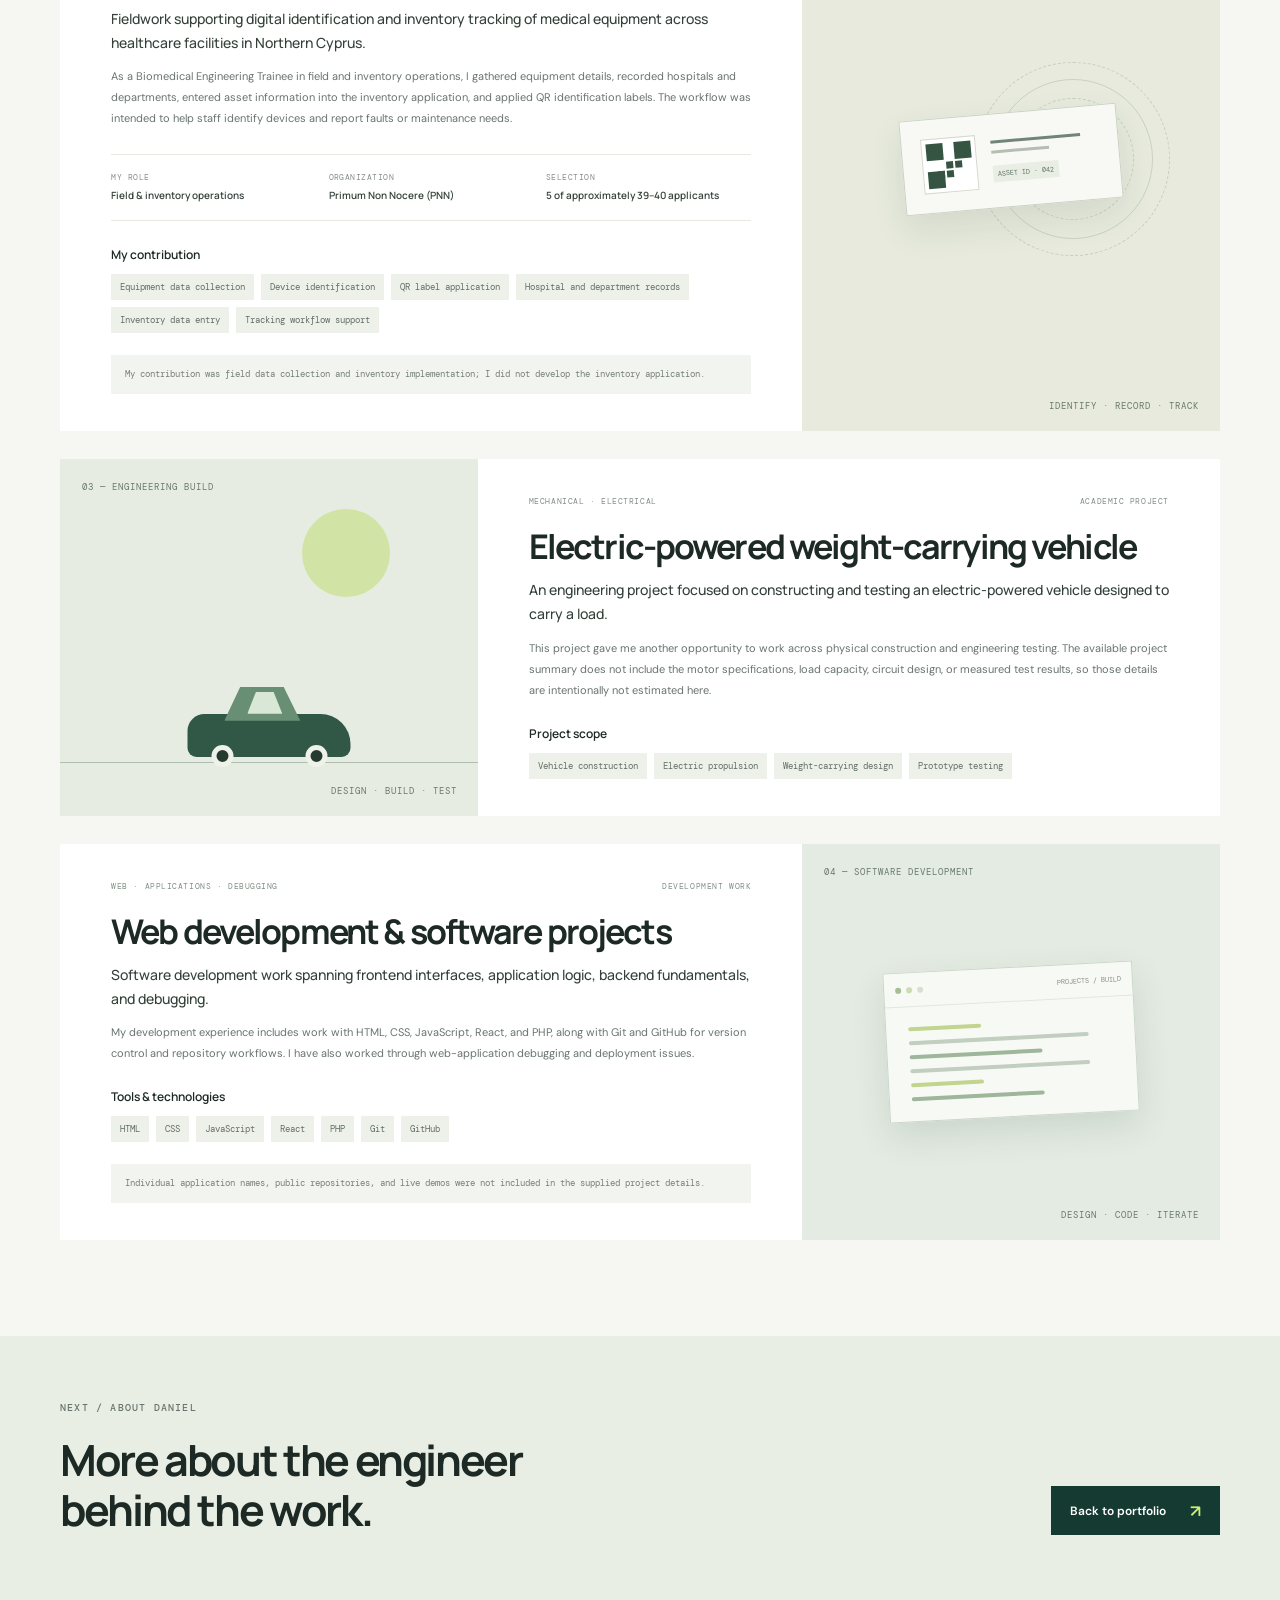
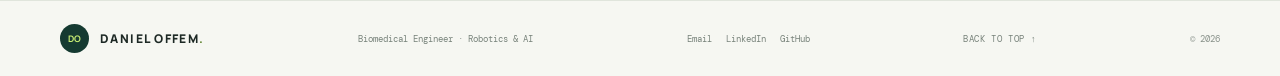
==== commit 941bd2d5: "added personal info" ====
--- a/projects.html
+++ b/projects.html
@@ -265,6 +265,11 @@
       <div class="container footer-inner">
         <a class="brand footer-brand" href="index.html#home"><span class="brand-mark">DO</span><span>DANIEL OFFEM<span class="brand-dot">.</span></span></a>
         <span>Biomedical Engineer · Robotics &amp; AI</span>
+        <div class="footer-links">
+          <a href="mailto:dannyoffem@gmail.com">Email</a>
+          <a href="https://www.linkedin.com/in/daniel-offem/" target="_blank" rel="noopener noreferrer">LinkedIn</a>
+          <a href="https://github.com/blazeman0" target="_blank" rel="noopener noreferrer">GitHub</a>
+        </div>
         <a href="#main">BACK TO TOP ↑</a>
         <span class="copyright">© <span id="year">2026</span></span>
       </div>
--- a/styles.css
+++ b/styles.css
@@ -192,11 +192,17 @@
 .contact-inner h2 { max-width: 610px; }
 .contact-copy { padding-bottom: 5px; }
 .contact-copy > p:first-child { color: #66726a; font-size: 13px; line-height: 1.9; }
-.contact-copy .contact-note { margin: 0; padding: 12px 14px; background: #edf0e9; color: #748077; font: 10px/1.6 "DM Mono", monospace; }
+.contact-links { display: grid; gap: 8px; margin-top: 18px; }
+.contact-links a { display: flex; align-items: center; justify-content: space-between; gap: 16px; padding: 12px 14px; background: #edf0e9; border: 1px solid #e1e6dc; border-radius: 3px; transition: background .18s ease, border-color .18s ease; }
+.contact-links a:hover { background: #e5ebdc; border-color: #cad6c0; }
+.contact-links span { color: #748077; font: 9px "DM Mono", monospace; letter-spacing: .06em; text-transform: uppercase; }
+.contact-links strong { color: var(--ink); font: 600 11px "DM Mono", monospace; }
 .site-footer { padding: 23px 0; border-top: 1px solid #e0e5dc; }
 .footer-inner { display: flex; align-items: center; justify-content: space-between; gap: 20px; color: #77827a; font: 9px "DM Mono", monospace; }
 .footer-brand { color: var(--ink); font-family: var(--display); }
 .footer-brand .brand-mark { width: 29px; height: 29px; font-size: 9px; }
+.footer-links { display: flex; align-items: center; gap: 14px; }
+.footer-links a:hover { color: #668b36; }
 .footer-inner > a:last-of-type { letter-spacing: .07em; }
 .copyright { color: #8a938c; }
 
@@ -269,8 +275,11 @@
   .focus-section { padding: 76px 0; }
   .focus-section h2 { font-size: 39px; }
   .contact-inner { gap: 25px; }
+  .contact-links a { align-items: flex-start; flex-direction: column; gap: 5px; }
+  .contact-links strong { overflow-wrap: anywhere; }
   .footer-inner { flex-wrap: wrap; justify-content: space-between; }
   .footer-inner > span:nth-child(2) { display: none; }
+  .footer-links { order: 3; width: 100%; flex-wrap: wrap; }
 }
 @media (prefers-reduced-motion: reduce) {
   *, *::before, *::after { scroll-behavior: auto !important; animation-duration: .01ms !important; animation-iteration-count: 1 !important; transition-duration: .01ms !important; }
@@ -449,6 +458,10 @@
 html[data-theme="dark"] .capability-note { color: #aab7ad; }
 html[data-theme="dark"] .focus-section { background: #0c2118; }
 html[data-theme="dark"] .contact-copy .contact-note { background: #202c24; color: #b5c0b6; }
+html[data-theme="dark"] .contact-links a { background: #202c24; border-color: #344239; }
+html[data-theme="dark"] .contact-links a:hover { background: #29372d; border-color: #526453; }
+html[data-theme="dark"] .contact-links strong { color: #e5ebe5; }
+html[data-theme="dark"] .contact-links span { color: #b5c0b6; }
 html[data-theme="dark"] .site-footer { border-color: #344239; }
 html[data-theme="dark"] .footer-inner { color: #a7b3aa; }
 html[data-theme="dark"] .projects-hero { background: radial-gradient(ellipse at 87% 24%, #25352a 0, transparent 38%), var(--paper); }
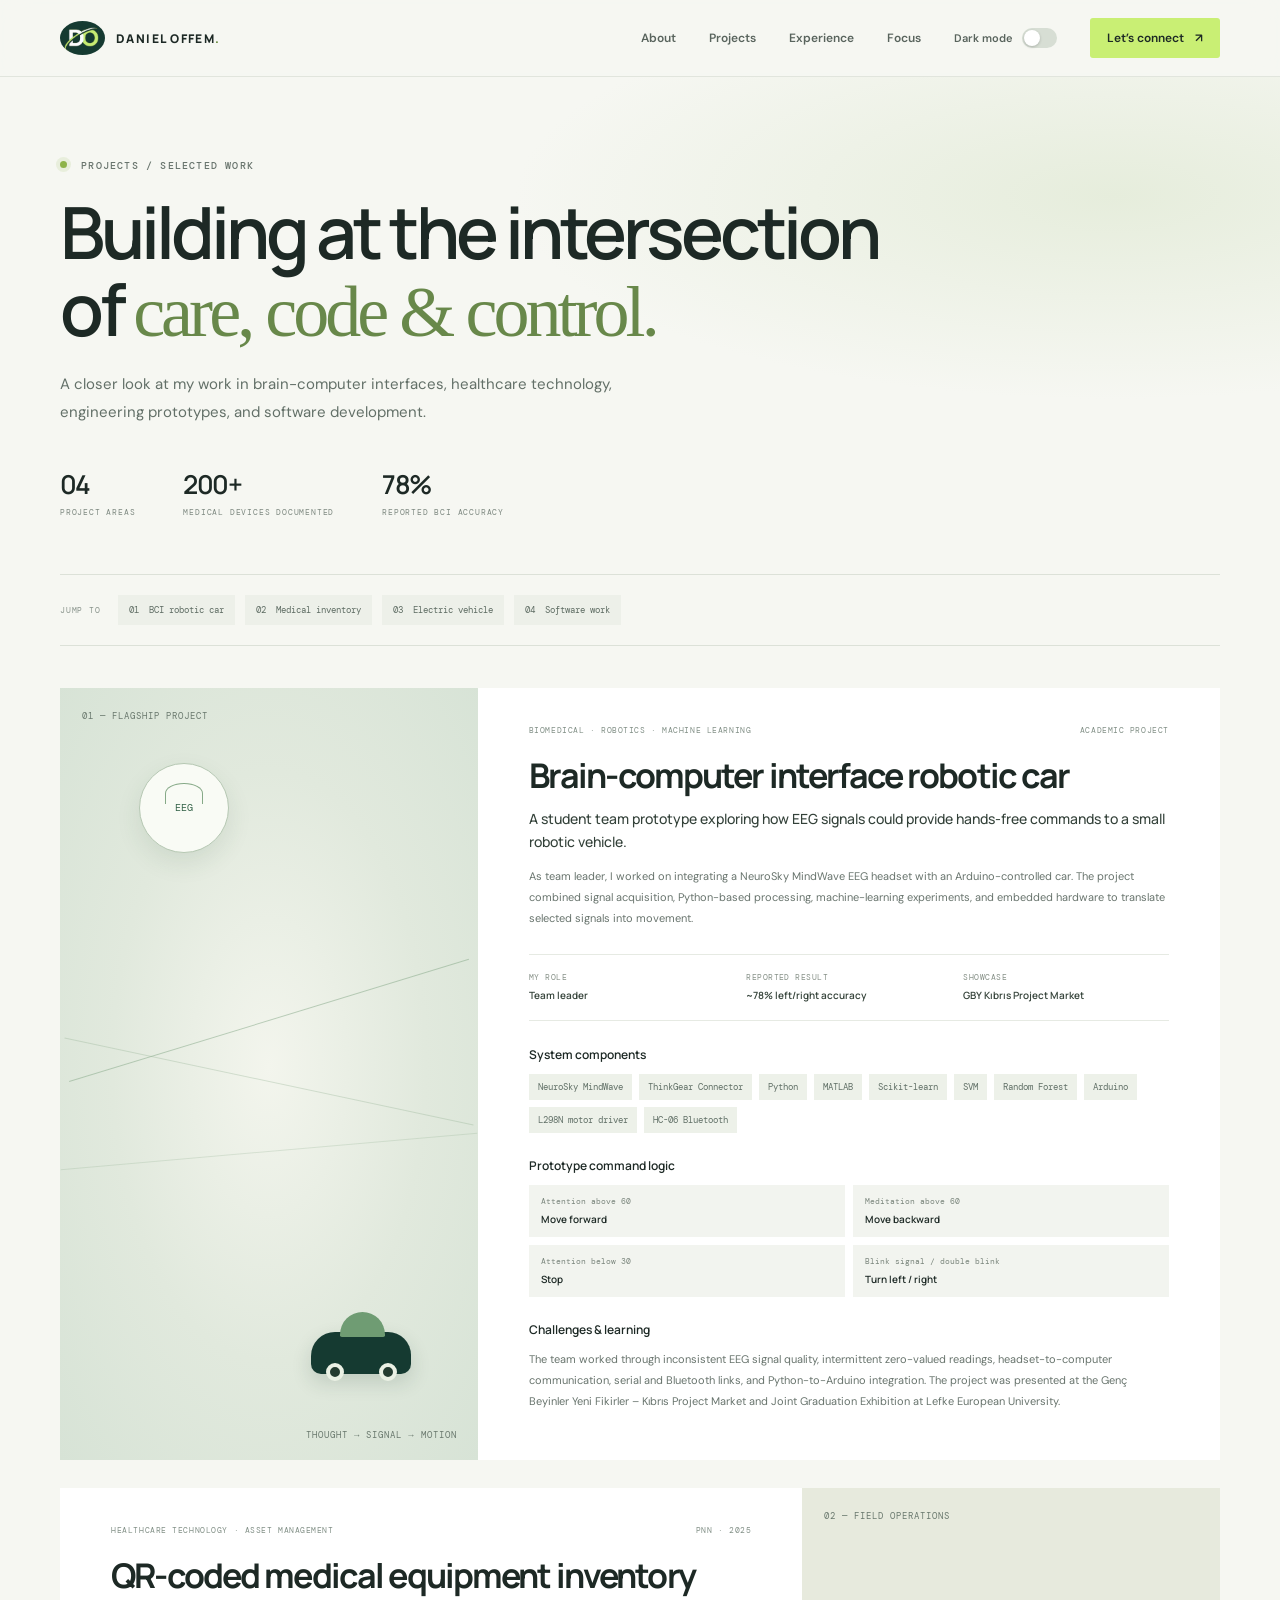
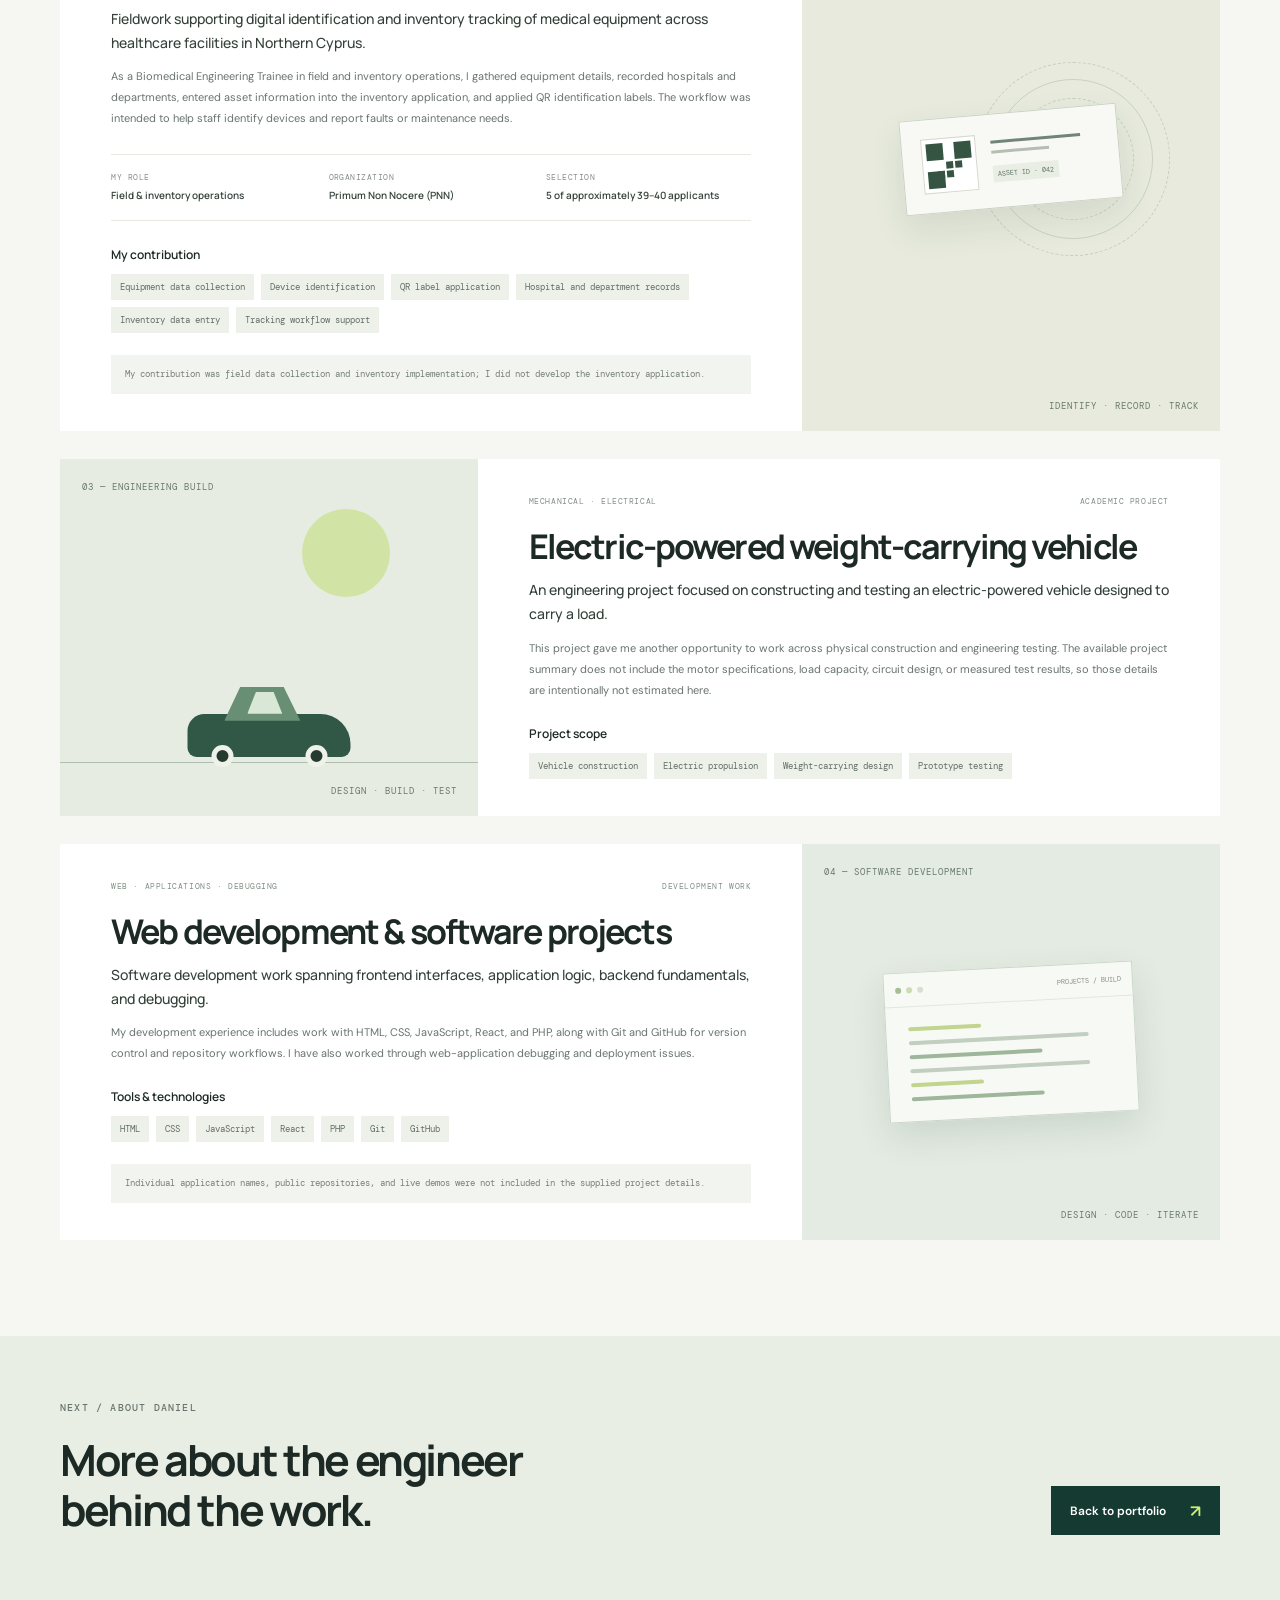
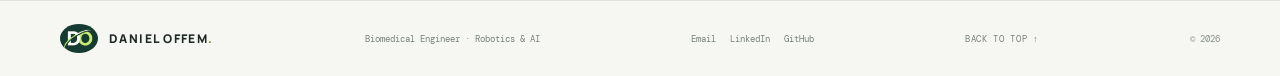
==== commit 796ec9b8: "Added logo" ====
--- a/projects.html
+++ b/projects.html
@@ -23,7 +23,7 @@
     <header class="site-header">
       <nav class="nav container" aria-label="Main navigation">
         <a class="brand" href="index.html#home" aria-label="Daniel Offem, home">
-          <span class="brand-mark">DO</span>
+          <img class="brand-mark" src="images/do-logo.png" alt="DO" />
           <span>DANIEL OFFEM<span class="brand-dot">.</span></span>
         </a>
         <button class="menu-toggle" type="button" aria-expanded="false" aria-controls="nav-links">
@@ -263,7 +263,7 @@
 
     <footer class="site-footer">
       <div class="container footer-inner">
-        <a class="brand footer-brand" href="index.html#home"><span class="brand-mark">DO</span><span>DANIEL OFFEM<span class="brand-dot">.</span></span></a>
+        <a class="brand footer-brand" href="index.html#home"><img class="brand-mark" src="images/do-logo.png" alt="DO" /><span>DANIEL OFFEM<span class="brand-dot">.</span></span></a>
         <span>Biomedical Engineer · Robotics &amp; AI</span>
         <div class="footer-links">
           <a href="mailto:dannyoffem@gmail.com">Email</a>
--- a/styles.css
+++ b/styles.css
@@ -24,7 +24,7 @@
 .site-header { position: sticky; top: 0; z-index: 10; background: rgba(246, 247, 242, .91); border-bottom: 1px solid rgba(220, 225, 216, .78); backdrop-filter: blur(14px); }
 .nav { height: 76px; display: flex; align-items: center; justify-content: space-between; }
 .brand { display: inline-flex; align-items: center; gap: 11px; font: 800 12px var(--display); letter-spacing: .12em; }
-.brand-mark { width: 34px; height: 34px; display: grid; place-items: center; background: var(--deep-green); color: var(--green); border-radius: 50%; font: 700 11px var(--display); letter-spacing: -.04em; }
+.brand-mark { display: block; width: 45px; height: 34px; object-fit: contain; border-radius: 50%; }
 .brand-dot { color: #638735; }
 .nav-links { display: flex; align-items: center; gap: 33px; color: #59645d; font-size: 12px; font-weight: 600; }
 .nav-links > a:not(.nav-cta):hover, .text-link:hover { color: #668b36; }
@@ -200,7 +200,7 @@
 .site-footer { padding: 23px 0; border-top: 1px solid #e0e5dc; }
 .footer-inner { display: flex; align-items: center; justify-content: space-between; gap: 20px; color: #77827a; font: 9px "DM Mono", monospace; }
 .footer-brand { color: var(--ink); font-family: var(--display); }
-.footer-brand .brand-mark { width: 29px; height: 29px; font-size: 9px; }
+.footer-brand .brand-mark { width: 38px; height: 29px; }
 .footer-links { display: flex; align-items: center; gap: 14px; }
 .footer-links a:hover { color: #668b36; }
 .footer-inner > a:last-of-type { letter-spacing: .07em; }
